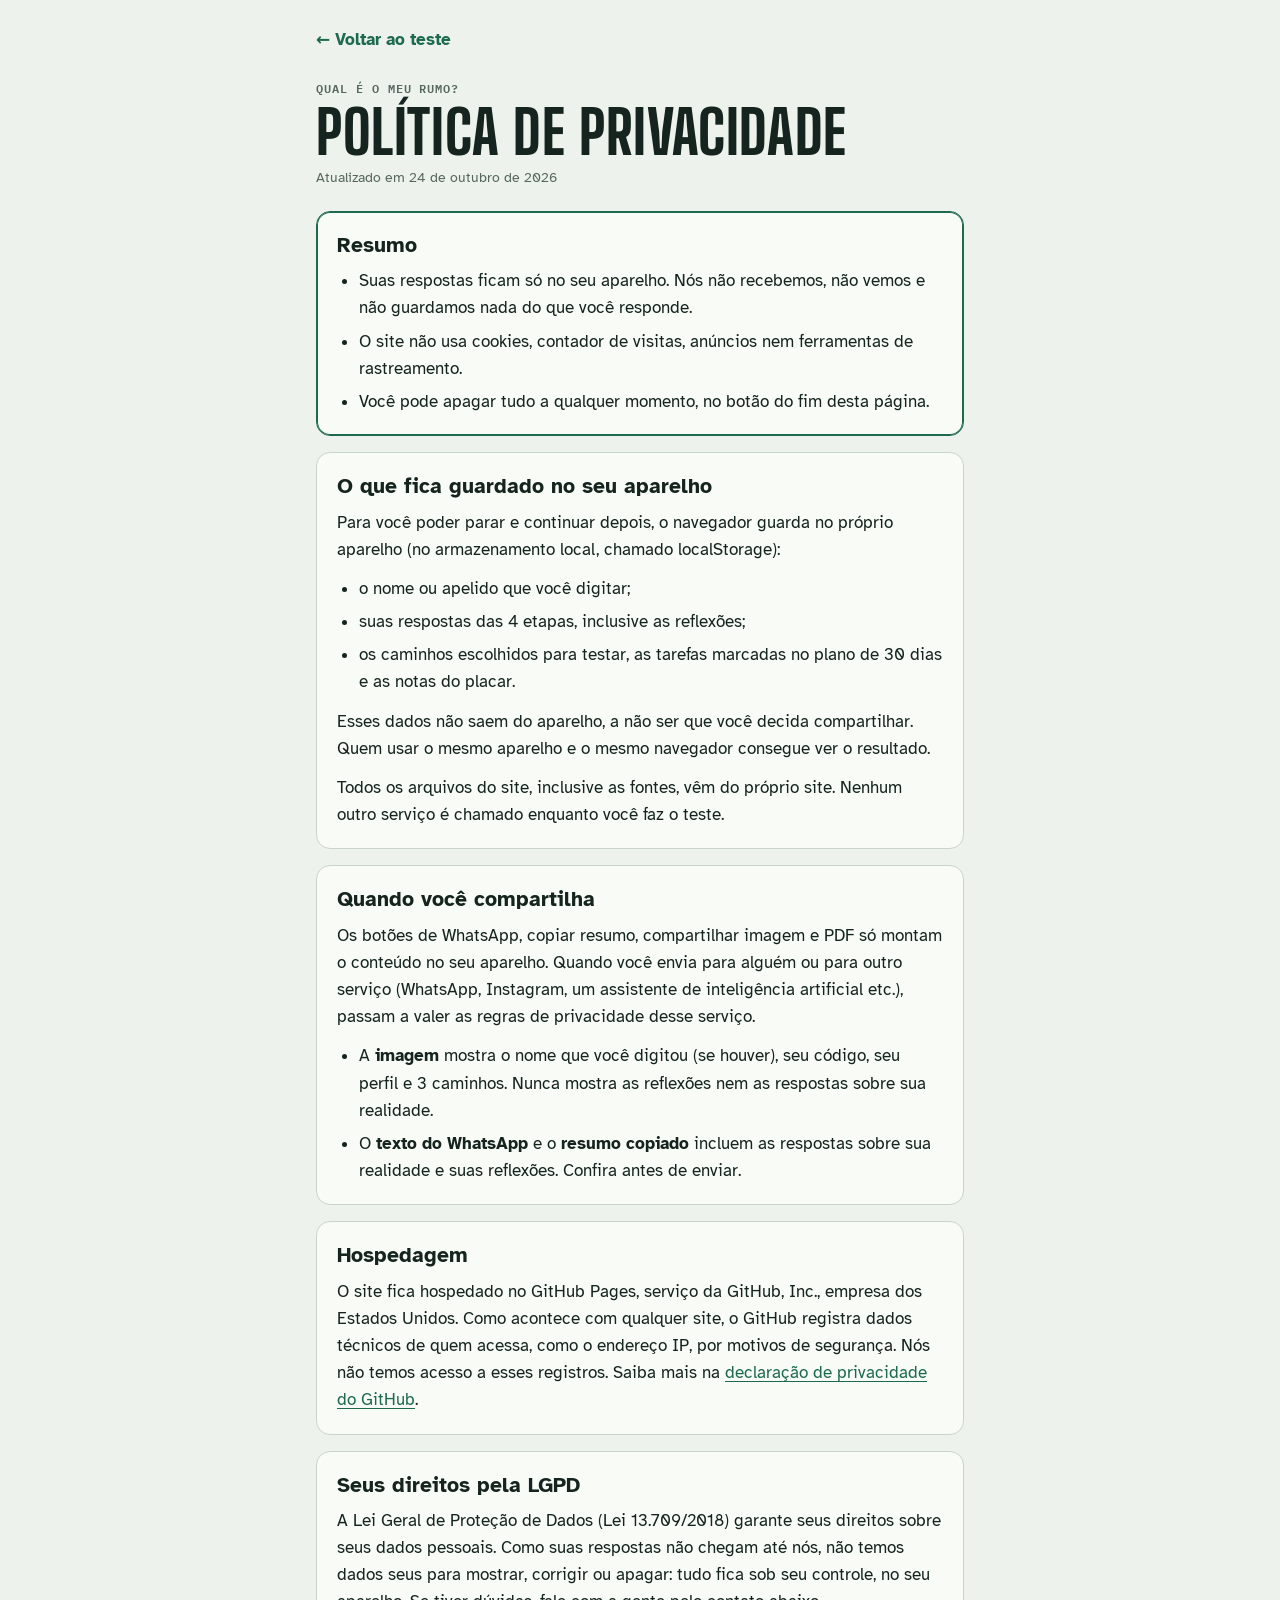
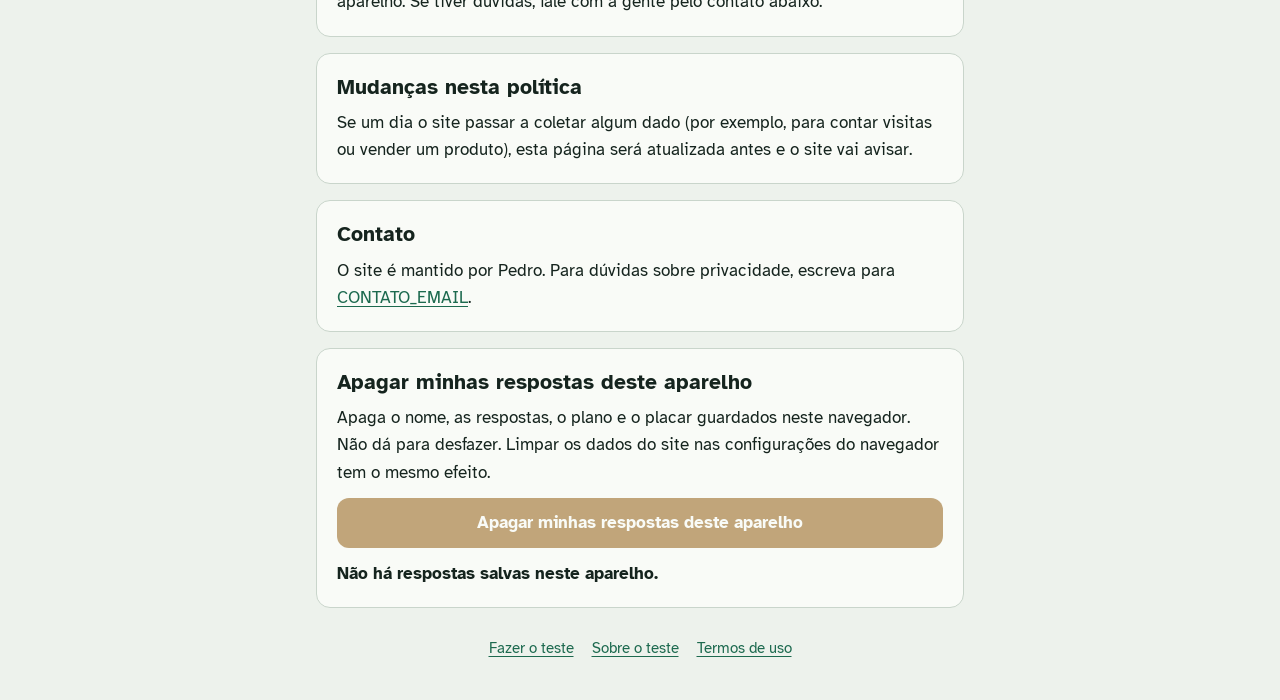
==== privacidade.html @ 12edf54f "Adiciona páginas de privacidade, termos e sobre o teste - sobre.html: o que o teste é, como funciona" ====
<!doctype html>
<html lang="pt-BR">
<head>
<meta charset="utf-8">
<meta name="viewport" content="width=device-width, initial-scale=1, viewport-fit=cover">
<title>Política de privacidade · Qual é o meu rumo?</title>
<meta name="description" content="Suas respostas ficam só no seu aparelho. Veja o que é guardado, como apagar e seus direitos pela LGPD.">
<link rel="canonical" href="https://pedromanoel3000-bit.github.io/Qual-meu-rumo-/privacidade.html">
<link rel="icon" href="favicon.svg" type="image/svg+xml">
<link rel="apple-touch-icon" href="apple-touch-icon.png">
<meta name="theme-color" content="#EDF2EC" media="(prefers-color-scheme: light)">
<meta name="theme-color" content="#0D1613" media="(prefers-color-scheme: dark)">
<link rel="stylesheet" href="paginas.css">
</head>
<body>
<main class="page">
  <a class="back" href="./">← Voltar ao teste</a>
  <span class="brand">Qual é o meu rumo?</span>
  <h1>Política de privacidade</h1>
  <p class="upd">Atualizado em 24 de outubro de 2026</p>

  <section class="box key">
    <h2>Resumo</h2>
    <ul>
      <li>Suas respostas ficam só no seu aparelho. Nós não recebemos, não vemos e não guardamos nada do que você responde.</li>
      <li>O site não usa cookies, contador de visitas, anúncios nem ferramentas de rastreamento.</li>
      <li>Você pode apagar tudo a qualquer momento, no botão do fim desta página.</li>
    </ul>
  </section>

  <section class="box">
    <h2>O que fica guardado no seu aparelho</h2>
    <p>Para você poder parar e continuar depois, o navegador guarda no próprio aparelho (no armazenamento local, chamado localStorage):</p>
    <ul>
      <li>o nome ou apelido que você digitar;</li>
      <li>suas respostas das 4 etapas, inclusive as reflexões;</li>
      <li>os caminhos escolhidos para testar, as tarefas marcadas no plano de 30 dias e as notas do placar.</li>
    </ul>
    <p>Esses dados não saem do aparelho, a não ser que você decida compartilhar. Quem usar o mesmo aparelho e o mesmo navegador consegue ver o resultado.</p>
    <p>Todos os arquivos do site, inclusive as fontes, vêm do próprio site. Nenhum outro serviço é chamado enquanto você faz o teste.</p>
  </section>

  <section class="box">
    <h2>Quando você compartilha</h2>
    <p>Os botões de WhatsApp, copiar resumo, compartilhar imagem e PDF só montam o conteúdo no seu aparelho. Quando você envia para alguém ou para outro serviço (WhatsApp, Instagram, um assistente de inteligência artificial etc.), passam a valer as regras de privacidade desse serviço.</p>
    <ul>
      <li>A <b>imagem</b> mostra o nome que você digitou (se houver), seu código, seu perfil e 3 caminhos. Nunca mostra as reflexões nem as respostas sobre sua realidade.</li>
      <li>O <b>texto do WhatsApp</b> e o <b>resumo copiado</b> incluem as respostas sobre sua realidade e suas reflexões. Confira antes de enviar.</li>
    </ul>
  </section>

  <section class="box">
    <h2>Hospedagem</h2>
    <p>O site fica hospedado no GitHub Pages, serviço da GitHub, Inc., empresa dos Estados Unidos. Como acontece com qualquer site, o GitHub registra dados técnicos de quem acessa, como o endereço IP, por motivos de segurança. Nós não temos acesso a esses registros. Saiba mais na <a href="https://docs.github.com/site-policy/privacy-policies/github-general-privacy-statement" rel="noopener">declaração de privacidade do GitHub</a>.</p>
  </section>

  <section class="box">
    <h2>Seus direitos pela LGPD</h2>
    <p>A Lei Geral de Proteção de Dados (Lei 13.709/2018) garante seus direitos sobre seus dados pessoais. Como suas respostas não chegam até nós, não temos dados seus para mostrar, corrigir ou apagar: tudo fica sob seu controle, no seu aparelho. Se tiver dúvidas, fale com a gente pelo contato abaixo.</p>
  </section>

  <section class="box">
    <h2>Mudanças nesta política</h2>
    <p>Se um dia o site passar a coletar algum dado (por exemplo, para contar visitas ou vender um produto), esta página será atualizada antes e o site vai avisar.</p>
  </section>

  <section class="box">
    <h2>Contato</h2>
    <p>O site é mantido por Pedro. Para dúvidas sobre privacidade, escreva para <a href="mailto:CONTATO_EMAIL">CONTATO_EMAIL</a>.</p>
  </section>

  <section class="box" id="apagar-dados">
    <h2>Apagar minhas respostas deste aparelho</h2>
    <p>Apaga o nome, as respostas, o plano e o placar guardados neste navegador. Não dá para desfazer. Limpar os dados do site nas configurações do navegador tem o mesmo efeito.</p>
    <button class="btn" id="apagar" type="button">Apagar minhas respostas deste aparelho</button>
    <p class="status" id="status" role="status" aria-live="polite"></p>
  </section>

  <nav class="foot" aria-label="Outras páginas">
    <a href="./">Fazer o teste</a>
    <a href="sobre.html">Sobre o teste</a>
    <a href="termos.html">Termos de uso</a>
  </nav>
</main>
<script>
"use strict";
(function(){
  const KEY = "rumo-v1", LABEL = "Apagar minhas respostas deste aparelho";
  const btn = document.getElementById("apagar"), st = document.getElementById("status");
  let has = false;
  try{ has = localStorage.getItem(KEY) !== null; }catch(e){}
  if(!has){ st.textContent = "Não há respostas salvas neste aparelho."; btn.disabled = true; return; }
  st.textContent = "Há respostas salvas neste aparelho.";
  let armed = false, timer;
  btn.addEventListener("click", () => {
    if(!armed){
      armed = true; btn.textContent = "Toque de novo para apagar tudo";
      timer = setTimeout(() => { armed = false; btn.textContent = LABEL; }, 4000);
      return;
    }
    clearTimeout(timer);
    try{ localStorage.removeItem(KEY); st.textContent = "Pronto. Suas respostas foram apagadas deste aparelho."; btn.textContent = "Respostas apagadas"; }
    catch(e){ st.textContent = "Não foi possível apagar daqui. Limpe os dados do site nas configurações do navegador."; btn.textContent = LABEL; }
    btn.disabled = true;
  });
})();
</script>
</body>
</html>
---- paginas.css ----
/* Estilo das páginas de texto (Sobre, Privacidade, Termos). Mesmas cores e fontes do index.html. */
@font-face{font-family:"Big Shoulders Display";font-style:normal;font-weight:800;font-display:swap;src:url(fonts/big-shoulders-800.woff2) format("woff2")}
@font-face{font-family:"Atkinson Hyperlegible";font-style:normal;font-weight:400;font-display:swap;src:url(fonts/atkinson-400.woff2) format("woff2")}
@font-face{font-family:"Atkinson Hyperlegible";font-style:normal;font-weight:700;font-display:swap;src:url(fonts/atkinson-700.woff2) format("woff2")}
@font-face{font-family:"IBM Plex Mono";font-style:normal;font-weight:600;font-display:swap;src:url(fonts/plex-mono-600.woff2) format("woff2")}
:root{
  color-scheme:light;
  --bg:#EDF2EC; --paper:#F9FBF7; --ink:#15241E; --muted:#56675E; --line:#C9D5CB;
  --accent:#1D6A4F; --accent-ink:#F6FBF8; --accent-soft:#D9EADF;
  --warn:#8A5200; --warn-soft:#FBEBCB;
  --f-display:"Big Shoulders Display","Arial Narrow","Roboto Condensed",sans-serif;
  --f-body:"Atkinson Hyperlegible",system-ui,-apple-system,"Segoe UI",Roboto,sans-serif;
  --f-mono:"IBM Plex Mono",ui-monospace,"SF Mono",Menlo,Consolas,monospace;
}
@media (prefers-color-scheme: dark){
  :root:not([data-theme="light"]){
    color-scheme:dark;
    --bg:#0D1613; --paper:#14201B; --ink:#E3ECE6; --muted:#97A99F; --line:#2C3D35;
    --accent:#5DC39B; --accent-ink:#06120D; --accent-soft:#183428;
    --warn:#F2B45C; --warn-soft:#382810;
  }
}
:root[data-theme="dark"]{
  color-scheme:dark;
  --bg:#0D1613; --paper:#14201B; --ink:#E3ECE6; --muted:#97A99F; --line:#2C3D35;
  --accent:#5DC39B; --accent-ink:#06120D; --accent-soft:#183428;
  --warn:#F2B45C; --warn-soft:#382810;
}
*{box-sizing:border-box}
body{margin:0;background:var(--bg);color:var(--ink);font:17px/1.6 var(--f-body);-webkit-font-smoothing:antialiased}
a{color:var(--accent);text-underline-offset:3px}
:focus-visible{outline:3px solid var(--accent);outline-offset:2px}
.page{max-width:680px;margin:0 auto;padding:max(16px,env(safe-area-inset-top,0px)) max(16px,env(safe-area-inset-right,0px)) 40px max(16px,env(safe-area-inset-left,0px))}
.back{display:inline-flex;align-items:center;gap:6px;padding:10px 0;font-weight:700;text-decoration:none}
.brand{display:block;font:600 12px/1.2 var(--f-mono);letter-spacing:.08em;text-transform:uppercase;color:var(--muted);margin-top:18px}
h1{font-family:var(--f-display);font-weight:800;text-transform:uppercase;font-size:clamp(40px,11vw,60px);line-height:.95;letter-spacing:.01em;margin:8px 0 6px;text-wrap:balance}
.upd{font-size:14px;color:var(--muted);margin:0 0 22px}
.box{background:var(--paper);border:1px solid var(--line);border-radius:14px;padding:20px;margin:0 0 16px}
.box.key{border-color:var(--accent);box-shadow:0 0 0 1px var(--accent) inset}
h2{font-size:21px;line-height:1.3;margin:0 0 8px}
p,ul,ol{margin:0 0 12px}
p:last-child,ul:last-child,ol:last-child{margin-bottom:0}
ul,ol{padding-left:22px}
li+li{margin-top:6px}
.small{font-size:14px;color:var(--muted)}
.btn{display:inline-flex;align-items:center;justify-content:center;border:0;border-radius:12px;padding:14px 20px;min-height:50px;font:700 17px var(--f-body);background:var(--warn);color:var(--paper);cursor:pointer;width:100%}
.btn[disabled]{opacity:.5;cursor:default}
.status{margin-top:12px;font-weight:700}
.foot{display:flex;flex-wrap:wrap;justify-content:center;gap:8px 18px;margin-top:28px;font-size:15px}
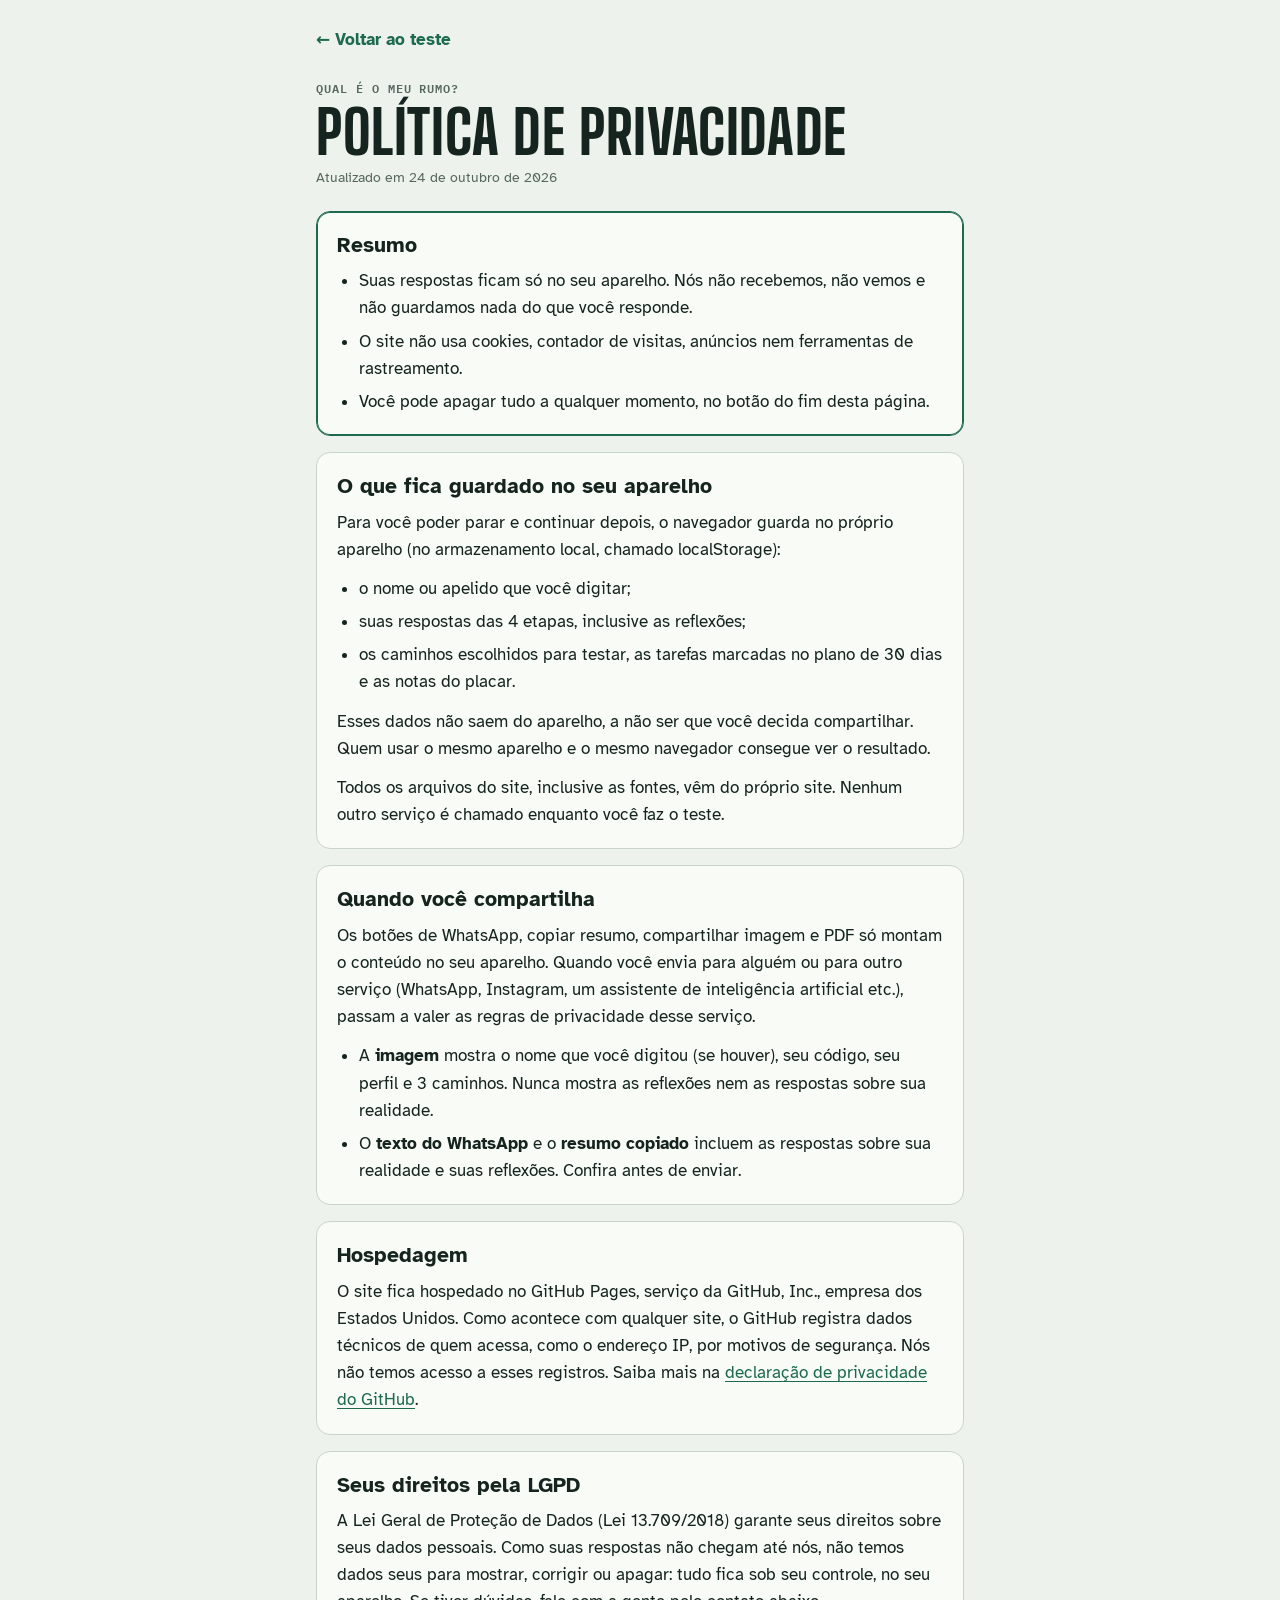
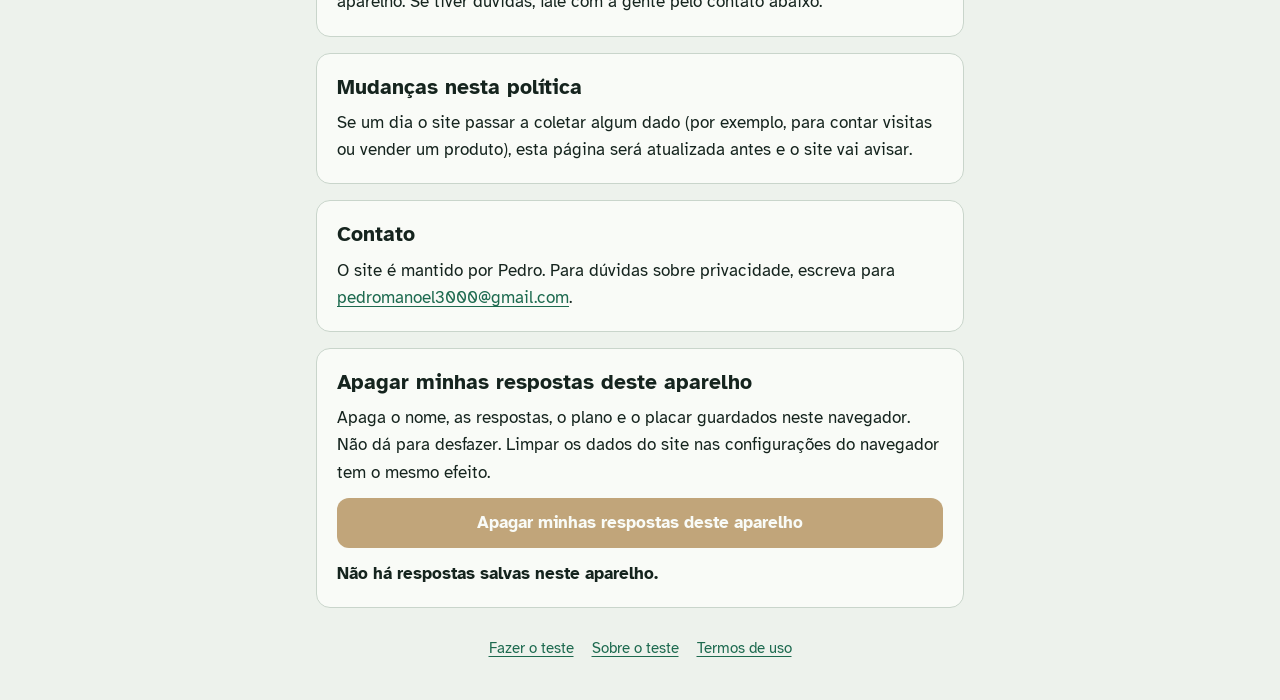
==== commit 40a06f5b: "Preenche o e-mail de contato nas páginas de privacidade e termos Co-Authored-By: Claude Opus 5.5 <no" ====
--- a/privacidade.html
+++ b/privacidade.html
@@ -66,7 +66,7 @@
 
   <section class="box">
     <h2>Contato</h2>
-    <p>O site é mantido por Pedro. Para dúvidas sobre privacidade, escreva para <a href="mailto:CONTATO_EMAIL">CONTATO_EMAIL</a>.</p>
+    <p>O site é mantido por Pedro. Para dúvidas sobre privacidade, escreva para <a href="mailto:pedromanoel3000@gmail.com">pedromanoel3000@gmail.com</a>.</p>
   </section>
 
   <section class="box" id="apagar-dados">
